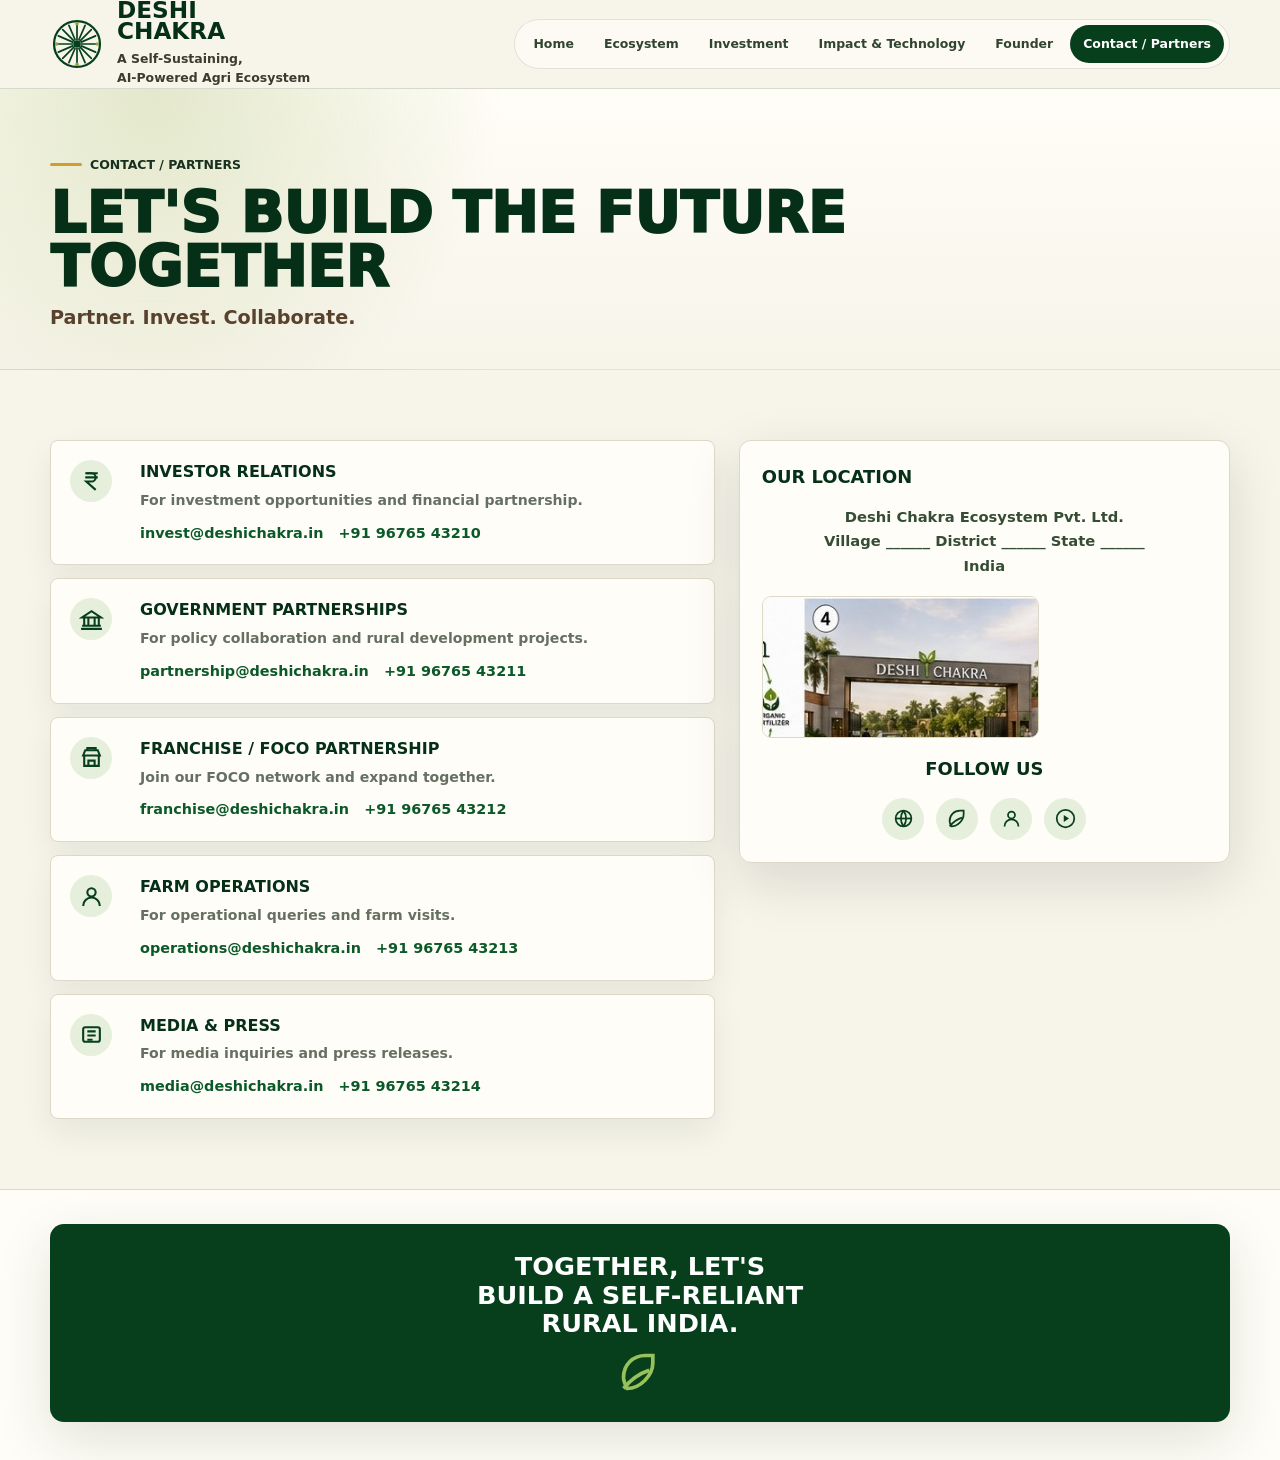
==== contact.html @ faa0929f "Backup: Cleaned footer CTA panels, reverted hero, added custom PNG illustrations, centered metric ca" ====
<!doctype html>
<html lang="en">
  <head>
    <meta charset="utf-8">
    <meta name="viewport" content="width=device-width, initial-scale=1">
    <title>Contact / Partners | Deshi Chakra</title>
    <meta name="description" content="Contact Deshi Chakra for investment, government partnership, FOCO franchise partnership, farm operations, media and press inquiries.">
    <link rel="icon" href="assets/logo.svg" type="image/svg+xml">
    <link rel="stylesheet" href="assets/styles.css">
  </head>
  <body data-page="contact">
    <div id="site-header"></div>
    <main id="app"></main>
    <div id="site-footer"></div>
    <script src="assets/site.js"></script>
  </body>
</html>
---- assets/styles.css ----
:root {
  --green-950: #052f17;
  --green-900: #073f1d;
  --green-800: #0b5829;
  --green-700: #126934;
  --green-100: #e5efdc;
  --leaf: #8da63f;
  --gold: #d49b2d;
  --cream: #f7f4ea;
  --paper: #fffdf7;
  --line: #ded8c8;
  --ink: #18301f;
  --muted: #657062;
  --shadow: 0 18px 55px rgba(14, 40, 19, .13);
  color-scheme: light;
  font-family: Inter, ui-sans-serif, system-ui, -apple-system, BlinkMacSystemFont, "Segoe UI", Arial, sans-serif;
}

* {
  box-sizing: border-box;
}

html {
  scroll-behavior: smooth;
}

body {
  margin: 0;
  background: var(--cream);
  color: var(--ink);
  font-size: 16px;
  line-height: 1.55;
}

a {
  color: inherit;
  text-decoration: none;
}

img,
svg {
  display: block;
  max-width: 100%;
}

button,
input {
  font: inherit;
}

.site-shell {
  width: min(1180px, calc(100% - 36px));
  margin: 0 auto;
}

.site-header {
  position: sticky;
  top: 0;
  z-index: 20;
  background: rgba(247, 244, 234, .94);
  border-bottom: 1px solid rgba(6, 63, 28, .14);
  backdrop-filter: blur(18px);
}

.topbar {
  display: grid;
  grid-template-columns: auto 1fr auto;
  align-items: center;
  gap: 24px;
  min-height: 88px;
}

.brand {
  display: inline-flex;
  align-items: center;
  gap: 13px;
  min-width: 250px;
}

.brand img {
  width: 54px;
  height: 54px;
}

.brand-title {
  display: block;
  font-size: 1.45rem;
  line-height: .9;
  font-weight: 900;
  letter-spacing: 0;
  color: var(--green-950);
}

.brand-kicker {
  display: block;
  margin-top: 7px;
  color: #3d3a2e;
  font-size: .78rem;
  font-weight: 700;
}

.site-nav {
  justify-self: center;
  display: flex;
  align-items: center;
  gap: 4px;
  padding: 5px;
  border: 1px solid rgba(6, 63, 28, .12);
  border-radius: 999px;
  background: rgba(255, 253, 247, .78);
}

.site-nav a {
  display: inline-flex;
  align-items: center;
  justify-content: center;
  min-height: 38px;
  padding: 0 13px;
  border-radius: 999px;
  color: #30442f;
  font-size: .78rem;
  font-weight: 800;
  white-space: nowrap;
}

.site-nav a:hover,
.site-nav a.is-active {
  background: var(--green-900);
  color: #fff;
}

.proof-badges {
  display: grid;
  grid-template-columns: repeat(4, minmax(66px, 1fr));
  gap: 8px;
}

.proof-badge {
  min-width: 76px;
  padding: 8px 7px;
  border-left: 1px solid rgba(6, 63, 28, .16);
  text-align: center;
  color: var(--green-950);
  font-size: .66rem;
  font-weight: 900;
  text-transform: uppercase;
}

.proof-badge svg {
  width: 22px;
  height: 22px;
  margin: 0 auto 4px;
  stroke: var(--green-800);
}

.nav-toggle {
  display: none;
  width: 44px;
  height: 44px;
  border: 1px solid rgba(6, 63, 28, .18);
  border-radius: 999px;
  background: var(--paper);
  color: var(--green-950);
}

.nav-toggle svg {
  width: 22px;
  margin: auto;
  stroke: currentColor;
}

.home-hero {
  min-height: clamp(570px, 84vh, 760px);
  display: grid;
  align-items: end;
  padding: 80px 0 58px;
  position: relative;
  overflow: hidden;
  color: #fff;
  background-image:
    linear-gradient(90deg, rgba(3, 38, 17, .58) 0%, rgba(3, 38, 17, .38) 34%, rgba(3, 38, 17, .12) 68%, rgba(3, 38, 17, .02) 100%),
    url("home-hero-farm.png");
  background-size: cover;
  background-position: center;
  border-bottom: 1px solid var(--line);
}

.home-hero::after {
  display: none;
}

.hero-content {
  position: relative;
  z-index: 1;
  max-width: none;
}

.hero-eyebrow,
.page-eyebrow {
  display: inline-flex;
  align-items: center;
  gap: 8px;
  margin-bottom: 13px;
  font-size: .78rem;
  font-weight: 900;
  letter-spacing: 0;
  text-transform: uppercase;
}

.hero-eyebrow::before,
.page-eyebrow::before {
  content: "";
  width: 32px;
  height: 3px;
  border-radius: 999px;
  background: var(--gold);
}

h1,
h2,
h3,
p {
  margin-top: 0;
}

.home-hero h1 {
  margin-bottom: 8px;
  font-size: clamp(3.2rem, 9vw, 7.4rem);
  line-height: .9;
  font-weight: 950;
  letter-spacing: 0;
  text-shadow: 0 4px 18px rgba(2, 29, 13, .45);
}

.home-hero .hero-lead {
  max-width: 640px;
  margin-bottom: 18px;
  color: #fff8db;
  font-size: clamp(1.28rem, 2.3vw, 2rem);
  line-height: 1.16;
  font-weight: 800;
  text-shadow: 0 3px 14px rgba(2, 29, 13, .5);
}

.hero-lines {
  display: grid;
  gap: 4px;
  margin: 0 0 30px;
  color: rgba(255, 255, 255, .92);
  font-size: clamp(.94rem, 1.3vw, 1.08rem);
  font-weight: 700;
  text-shadow: 0 3px 12px rgba(2, 29, 13, .55);
}

.button-row {
  display: flex;
  flex-wrap: wrap;
  gap: 12px;
  align-items: center;
}

.btn {
  display: inline-flex;
  align-items: center;
  justify-content: center;
  gap: 9px;
  min-height: 46px;
  padding: 0 18px;
  border: 1px solid transparent;
  border-radius: 8px;
  background: var(--green-900);
  color: #fff;
  font-size: .86rem;
  font-weight: 900;
  text-transform: uppercase;
  box-shadow: 0 12px 22px rgba(5, 47, 23, .18);
}

.btn svg {
  width: 18px;
  height: 18px;
  stroke: currentColor;
}

.btn:hover {
  background: var(--green-700);
}

.btn.secondary {
  background: rgba(255, 253, 247, .96);
  color: var(--green-950);
  border-color: rgba(255, 255, 255, .75);
}

.btn.secondary:hover {
  background: #fff;
  border-color: var(--gold);
}

.section {
  padding: 70px 0;
}

.section.tight {
  padding: 42px 0;
}

.section-title {
  margin-bottom: 24px;
  text-align: center;
}

.section-title h2 {
  margin-bottom: 7px;
  color: var(--green-950);
  font-size: clamp(1.55rem, 2.6vw, 2.35rem);
  line-height: 1.08;
  font-weight: 950;
  letter-spacing: 0;
  text-transform: uppercase;
}

.section-title p {
  margin: 0 auto;
  max-width: 760px;
  color: var(--muted);
  font-weight: 700;
}

.grid {
  display: grid;
  gap: 14px;
}

.grid.four {
  grid-template-columns: repeat(4, minmax(0, 1fr));
}

.grid.three {
  grid-template-columns: repeat(3, minmax(0, 1fr));
}

.grid.two {
  grid-template-columns: repeat(2, minmax(0, 1fr));
}

.metric-card,
.content-card,
.revenue-card,
.impact-card,
.contact-card,
.form-card {
  border: 1px solid var(--line);
  border-radius: 8px;
  background: var(--paper);
  box-shadow: 0 14px 32px rgba(19, 50, 22, .07);
}

.metric-card {
  min-height: 132px;
  padding: 18px;
  display: grid;
  justify-items: center;
  align-content: start;
  gap: 8px;
  text-align: center;
}

.metric-card .icon-round,
.contact-card .icon-round,
.impact-card .icon-round {
  width: 42px;
  height: 42px;
}

.metric-card strong {
  color: var(--green-950);
  font-size: 1.02rem;
  line-height: 1.1;
}

.metric-card span,
.revenue-card span,
.impact-card span,
.contact-card p {
  color: var(--muted);
  font-size: .88rem;
  font-weight: 650;
}

.icon-round {
  display: inline-flex;
  align-items: center;
  justify-content: center;
  width: 48px;
  height: 48px;
  border-radius: 999px;
  background: var(--green-100);
  color: var(--green-900);
  flex: 0 0 auto;
}

.icon-round svg {
  width: 25px;
  height: 25px;
  stroke: currentColor;
}

.icon-round.has-img {
  background: #fff;
  border: 1px solid var(--line);
  padding: 2px;
  overflow: hidden;
}

.icon-round img {
  width: 100%;
  height: 100%;
  object-fit: contain;
  border-radius: 999px;
}

.flow-band {
  padding: 24px;
  border: 1px solid var(--line);
  border-radius: 14px;
  background: rgba(255, 253, 247, .76);
  box-shadow: var(--shadow);
}

.working-layout {
  display: grid;
  grid-template-columns: minmax(280px, .9fr) minmax(0, 1.1fr);
  gap: 20px;
  align-items: center;
}

.diagram-card {
  margin: 0;
  display: grid;
  place-items: center;
  padding: 18px;
  border: 1px solid var(--line);
  border-radius: 14px;
  background: #fff;
  box-shadow: var(--shadow);
}

.diagram-card img {
  width: 100%;
  max-height: 520px;
  object-fit: contain;
}

.flow-list {
  display: grid;
  grid-template-columns: repeat(6, minmax(0, 1fr));
  align-items: center;
  gap: 12px;
}

.flow-node {
  position: relative;
  min-height: 108px;
  display: grid;
  justify-items: center;
  align-content: center;
  gap: 8px;
  padding: 11px 8px;
  text-align: center;
  font-size: .78rem;
  font-weight: 900;
  color: var(--green-950);
}

.flow-node:not(:last-child)::after {
  content: "";
  position: absolute;
  top: 36px;
  right: -14px;
  width: 16px;
  height: 2px;
  background: var(--green-800);
}

.flow-node .icon-round {
  width: 50px;
  height: 50px;
}

.revenue-gallery {
  display: grid;
  grid-template-columns: repeat(4, minmax(0, 1fr));
  gap: 14px;
}

.revenue-card {
  overflow: hidden;
}

.revenue-visual {
  height: 112px;
  background: var(--visual-bg, #acc47b);
  position: relative;
  overflow: hidden;
}

.revenue-visual.has-image {
  min-height: 132px;
  background-image: linear-gradient(0deg, rgba(3, 38, 17, .14), rgba(3, 38, 17, .02)), var(--visual-image);
  background-size: cover;
  background-position: center;
}

.revenue-visual::before,
.revenue-visual::after {
  content: "";
  position: absolute;
  inset: auto -20px -18px;
  height: 70px;
  background: rgba(255, 255, 255, .24);
  border-radius: 50% 50% 0 0;
}

.revenue-visual::after {
  inset: 18px auto auto 18px;
  width: 50px;
  height: 50px;
  border-radius: 999px;
  background: rgba(255, 255, 255, .72);
}

.revenue-visual.has-image::before,
.revenue-visual.has-image::after {
  display: none;
}

.revenue-card .body {
  min-height: 94px;
  padding: 14px;
}

.revenue-card strong {
  display: block;
  margin-bottom: 5px;
  color: var(--green-950);
  line-height: 1.15;
}

.impact-strip {
  display: grid;
  grid-template-columns: repeat(5, minmax(0, 1fr));
  gap: 1px;
  overflow: hidden;
  border-radius: 12px;
  background: rgba(255, 255, 255, .16);
  box-shadow: var(--shadow);
}

.impact-stat {
  min-height: 138px;
  padding: 22px 14px;
  display: grid;
  justify-items: center;
  align-content: center;
  gap: 8px;
  background: var(--green-900);
  color: #fff;
  text-align: center;
}

.impact-stat svg {
  width: 28px;
  height: 28px;
  stroke: #e5cf65;
}

.impact-stat strong {
  font-size: clamp(1.45rem, 2vw, 2rem);
  line-height: 1;
}

.impact-stat span {
  max-width: 140px;
  color: rgba(255, 255, 255, .85);
  font-size: .78rem;
  font-weight: 800;
}

.page-hero {
  padding: 60px 0 36px;
  background: radial-gradient(circle at 12% 0%, rgba(141, 166, 63, .24), transparent 30%), linear-gradient(180deg, #fffdf7, var(--cream));
  border-bottom: 1px solid rgba(6, 63, 28, .12);
}

.page-hero-inner {
  display: grid;
  grid-template-columns: 1fr auto;
  gap: 34px;
  align-items: end;
}

.page-hero h1 {
  margin-bottom: 9px;
  color: var(--green-950);
  font-size: clamp(2.1rem, 4.4vw, 4.45rem);
  line-height: .95;
  font-weight: 950;
  letter-spacing: 0;
  text-transform: uppercase;
}

.page-hero p {
  max-width: 760px;
  margin-bottom: 0;
  color: #59422d;
  font-size: clamp(1rem, 1.5vw, 1.24rem);
  font-weight: 800;
}

.page-number {
  display: grid;
  place-items: center;
  width: 104px;
  height: 104px;
  border-radius: 999px;
  background: var(--green-900);
  color: #fff;
  font-size: 2.4rem;
  font-weight: 950;
  box-shadow: var(--shadow);
}

.split-layout {
  display: grid;
  grid-template-columns: minmax(0, 1.08fr) minmax(340px, .92fr);
  gap: 26px;
  align-items: start;
}

.feature-art {
  overflow: hidden;
  border: 1px solid var(--line);
  border-radius: 12px;
  background: #fff;
  box-shadow: var(--shadow);
}

.feature-art img {
  width: 100%;
  min-height: 320px;
  object-fit: cover;
}

.feature-art-wide {
  margin-bottom: 18px;
}

.feature-art-wide img {
  min-height: 0;
  object-fit: contain;
  background: #061226;
}

.caption-row {
  display: flex;
  align-items: center;
  justify-content: space-between;
  gap: 12px;
  padding: 14px 16px;
  border-top: 1px solid var(--line);
  background: #fffdf7;
  color: var(--muted);
  font-size: .82rem;
  font-weight: 800;
}

.steps-grid {
  display: grid;
  grid-template-columns: repeat(2, minmax(0, 1fr));
  gap: 14px;
}

.step-card {
  min-height: 196px;
  padding: 18px;
  border: 1px solid var(--line);
  border-radius: 8px;
  background: var(--paper);
}

.step-title {
  display: flex;
  align-items: center;
  gap: 10px;
  min-height: 42px;
  margin-bottom: 12px;
  color: var(--green-950);
  font-size: .95rem;
  font-weight: 950;
  text-transform: uppercase;
}

.step-number {
  display: inline-grid;
  place-items: center;
  width: 30px;
  height: 30px;
  border-radius: 999px;
  background: var(--green-900);
  color: #fff;
  font-size: .82rem;
  flex: 0 0 auto;
}

.plain-list {
  display: grid;
  gap: 7px;
  margin: 0;
  padding: 0;
  list-style: none;
}

.plain-list li {
  display: grid;
  grid-template-columns: 14px 1fr;
  gap: 9px;
  align-items: start;
  color: #354d35;
  font-size: .9rem;
  font-weight: 650;
}

.plain-list li::before {
  content: "";
  width: 6px;
  height: 6px;
  margin-top: .65em;
  border-radius: 999px;
  background: var(--gold);
}

.mini-card-grid {
  display: grid;
  grid-template-columns: repeat(5, minmax(0, 1fr));
  gap: 12px;
}

.mini-card {
  min-height: 126px;
  padding: 16px 12px;
  display: grid;
  justify-items: center;
  align-content: center;
  gap: 10px;
  border: 1px solid var(--line);
  border-radius: 8px;
  background: var(--paper);
  text-align: center;
}

.mini-card .icon-round {
  width: 44px;
  height: 44px;
}

.mini-card strong {
  color: var(--green-950);
  font-size: .9rem;
  line-height: 1.16;
}

.finance-grid {
  display: grid;
  grid-template-columns: repeat(5, minmax(0, 1fr));
  gap: 12px;
}

.finance-card {
  min-height: 112px;
  padding: 17px 12px;
  display: grid;
  align-content: center;
  gap: 7px;
  border: 1px solid var(--line);
  border-radius: 8px;
  background: var(--paper);
  text-align: center;
}

.finance-card strong {
  color: var(--green-950);
  font-size: 1.24rem;
  line-height: 1;
}

.finance-card span {
  color: var(--muted);
  font-size: .78rem;
  font-weight: 800;
}

.investor-download {
  display: grid;
  grid-template-columns: minmax(0, 1fr) minmax(320px, 440px);
  gap: 24px;
  align-items: stretch;
}

.form-card {
  padding: 22px;
}

.form-card h3 {
  margin-bottom: 6px;
  color: var(--green-950);
  text-transform: uppercase;
}

.form-card p {
  color: var(--muted);
  font-weight: 700;
}

.form-grid {
  display: grid;
  gap: 11px;
}

.form-grid input {
  width: 100%;
  min-height: 46px;
  border: 1px solid var(--line);
  border-radius: 6px;
  background: #fff;
  padding: 0 12px;
  color: var(--ink);
}

.form-grid input:focus {
  outline: 3px solid rgba(141, 166, 63, .28);
  border-color: var(--green-700);
}

.form-message {
  min-height: 22px;
  color: var(--green-800);
  font-size: .86rem;
  font-weight: 800;
}

.tech-grid {
  display: grid;
  grid-template-columns: repeat(4, minmax(0, 1fr));
  gap: 14px;
}

.tech-card {
  overflow: hidden;
  border: 1px solid var(--line);
  border-radius: 8px;
  background: var(--paper);
  box-shadow: 0 14px 32px rgba(19, 50, 22, .07);
}

.tech-visual {
  height: 156px;
  display: grid;
  place-items: center;
  background: var(--visual-bg, #0b3c3c);
  color: #fff;
}

.tech-visual.has-image {
  background-image: linear-gradient(0deg, rgba(3, 38, 17, .08), rgba(3, 38, 17, 0)), var(--visual-image);
  background-size: cover;
  background-position: center;
}

.tech-visual svg {
  width: 72px;
  height: 72px;
  stroke: currentColor;
}

.tech-card .body {
  padding: 17px;
}

.tech-card h3 {
  margin-bottom: 7px;
  color: var(--green-950);
  font-size: 1rem;
}

.tech-card p {
  margin-bottom: 0;
  color: var(--muted);
  font-size: .9rem;
  font-weight: 650;
}

.impact-groups {
  display: grid;
  grid-template-columns: repeat(3, minmax(0, 1fr));
  gap: 16px;
}

.impact-card {
  padding: 20px;
}

.impact-card h3 {
  margin-bottom: 15px;
  color: var(--green-950);
  text-align: center;
  text-transform: uppercase;
}

.pill-list {
  display: grid;
  grid-template-columns: repeat(2, minmax(0, 1fr));
  gap: 10px;
}

.impact-pill {
  min-height: 96px;
  display: grid;
  justify-items: center;
  align-content: center;
  gap: 8px;
  padding: 10px;
  border-radius: 8px;
  background: #f5f1e5;
  text-align: center;
  color: var(--green-950);
  font-size: .78rem;
  font-weight: 900;
}

.impact-pill svg {
  width: 25px;
  height: 25px;
  stroke: var(--green-800);
}

.founder-layout {
  display: grid;
  grid-template-columns: minmax(280px, 440px) minmax(0, 1fr);
  gap: 36px;
  align-items: start;
}

.portrait-panel {
  position: sticky;
  top: 118px;
}

.portrait-panel img {
  width: 100%;
  border-radius: 10px;
  box-shadow: var(--shadow);
}

.portrait-caption {
  padding: 18px 0 0;
  text-align: center;
}

.portrait-caption strong {
  display: block;
  color: var(--green-950);
  font-size: 1.15rem;
}

.portrait-caption span {
  color: var(--muted);
  font-weight: 800;
}

.bio-copy {
  padding: 30px;
  border: 1px solid var(--line);
  border-radius: 12px;
  background: var(--paper);
}

.bio-copy h2 {
  color: var(--green-950);
  font-size: clamp(1.4rem, 2.4vw, 2.2rem);
  text-transform: uppercase;
}

.bio-copy .role {
  margin-bottom: 23px;
  color: #59422d;
  font-weight: 900;
}

.bio-copy p {
  color: #354d35;
  font-weight: 650;
}

.quote-panel {
  margin-top: 22px;
  padding: 25px;
  border-radius: 10px;
  background: var(--green-900);
  color: #fff;
  text-align: center;
}

.quote-panel h3 {
  margin-bottom: 10px;
  color: #fff;
  text-transform: uppercase;
}

.quote-panel blockquote {
  margin: 0;
  color: rgba(255, 255, 255, .92);
  font-size: clamp(1rem, 1.8vw, 1.25rem);
  font-weight: 850;
  line-height: 1.45;
}

.quote-panel cite {
  display: block;
  margin-top: 15px;
  color: #f2d46f;
  font-style: normal;
  font-weight: 900;
}

.contact-layout {
  display: grid;
  grid-template-columns: minmax(0, 1.15fr) minmax(320px, .85fr);
  gap: 24px;
  align-items: start;
}

.contact-list {
  display: grid;
  gap: 13px;
}

.contact-card {
  display: grid;
  grid-template-columns: 54px 1fr;
  gap: 16px;
  align-items: start;
  padding: 19px;
}

.contact-card h3 {
  margin: 0 0 5px;
  color: var(--green-950);
  font-size: 1rem;
  text-transform: uppercase;
}

.contact-card p {
  margin-bottom: 9px;
}

.contact-card a {
  display: inline-block;
  margin-right: 10px;
  color: var(--green-800);
  font-size: .9rem;
  font-weight: 900;
}

.location-panel {
  padding: 22px;
  border: 1px solid var(--line);
  border-radius: 12px;
  background: var(--paper);
  box-shadow: var(--shadow);
}

.location-panel h2,
.social-panel h2 {
  color: var(--green-950);
  font-size: 1.12rem;
  text-transform: uppercase;
}

.location-panel img {
  border: 1px solid var(--line);
  border-radius: 9px;
}

.address-lines {
  display: grid;
  gap: 2px;
  margin: 8px 0 18px;
  color: #354d35;
  text-align: center;
  font-size: .92rem;
  font-weight: 750;
}

.social-panel {
  margin-top: 17px;
  text-align: center;
}

.social-icons {
  display: flex;
  justify-content: center;
  gap: 12px;
  margin-top: 12px;
}

.social-icons a {
  display: grid;
  place-items: center;
  width: 42px;
  height: 42px;
  border-radius: 999px;
  background: var(--green-100);
  color: var(--green-900);
}

.social-icons svg {
  width: 21px;
  height: 21px;
  stroke: currentColor;
}

.action-panel {
  display: grid;
  grid-template-columns: minmax(0, 1fr) auto;
  gap: 22px;
  align-items: center;
  padding: 26px;
  border: 1px solid var(--line);
  border-radius: 14px;
  background: var(--paper);
  box-shadow: var(--shadow);
}

.action-panel h2 {
  margin-bottom: 13px;
  color: var(--green-950);
  font-size: 1.1rem;
  text-transform: uppercase;
}

.check-list {
  display: grid;
  gap: 8px;
  margin: 0;
  padding: 0;
  list-style: none;
}

.check-list li {
  display: grid;
  grid-template-columns: 19px 1fr;
  gap: 8px;
  color: #354d35;
  font-weight: 700;
}

.check-list li::before {
  content: "";
  width: 15px;
  height: 15px;
  margin-top: .22em;
  background: var(--green-800);
  clip-path: polygon(14% 48%, 36% 70%, 84% 18%, 96% 31%, 38% 91%, 4% 58%);
}

.key-cta {
  display: grid;
  gap: 12px;
  justify-items: start;
}

.key-cta span {
  color: var(--green-950);
  font-size: .88rem;
  font-weight: 950;
  text-transform: uppercase;
}

.site-footer {
  padding: 34px 0 38px;
  background: #fffdf7;
  border-top: 1px solid var(--line);
}

.footer-grid {
  display: grid;
  grid-template-columns: 1fr;
  gap: 18px;
  align-items: stretch;
}

.footer-panel {
  padding: 24px;
  border: 1px solid var(--line);
  border-radius: 14px;
  background: var(--paper);
}

.footer-panel h2 {
  margin-bottom: 18px;
  color: var(--green-950);
  font-size: 1.22rem;
  text-transform: uppercase;
}

.reason-grid,
.audience-grid {
  display: grid;
  grid-template-columns: repeat(5, minmax(0, 1fr));
  gap: 10px;
}

.audience-grid {
  grid-template-columns: repeat(4, minmax(0, 1fr));
}

.reason,
.audience {
  min-height: 100px;
  display: grid;
  align-content: center;
  gap: 8px;
  padding: 12px;
  border-right: 1px solid var(--line);
  color: #354d35;
  font-size: .78rem;
  font-weight: 800;
}

.reason:last-child,
.audience:last-child {
  border-right: 0;
}

.reason svg,
.audience svg {
  width: 28px;
  height: 28px;
  stroke: var(--green-900);
}

.closing-cta {
  min-height: 100%;
  display: grid;
  align-content: center;
  justify-items: center;
  gap: 12px;
  padding: 28px;
  border-radius: 14px;
  background: var(--green-900);
  color: #fff;
  text-align: center;
  box-shadow: var(--shadow);
}

.closing-cta strong {
  max-width: 340px;
  font-size: clamp(1.35rem, 2vw, 2rem);
  line-height: 1.12;
  text-transform: uppercase;
}

.closing-cta svg {
  width: 44px;
  height: 44px;
  stroke: #97c25b;
}

@media (max-width: 1120px) {
  .topbar {
    grid-template-columns: auto auto;
    justify-content: space-between;
  }

  .nav-toggle {
    display: grid;
  }

  .site-nav {
    grid-column: 1 / -1;
    width: 100%;
    justify-self: stretch;
    display: none;
    grid-template-columns: repeat(2, minmax(0, 1fr));
    border-radius: 12px;
    margin-bottom: 15px;
  }

  .site-nav.is-open {
    display: grid;
  }

  .site-nav a {
    border-radius: 8px;
  }

  .proof-badges {
    display: none;
  }
}

@media (max-width: 1320px) and (min-width: 1121px) {
  .topbar {
    grid-template-columns: auto minmax(0, 1fr);
  }

  .site-nav {
    justify-self: end;
  }

  .proof-badges {
    display: none;
  }
}

@media (max-width: 980px) {
  .grid.four,
  .grid.three,
  .mini-card-grid,
  .finance-grid,
  .tech-grid,
  .impact-groups,
  .reason-grid,
  .audience-grid {
    grid-template-columns: repeat(2, minmax(0, 1fr));
  }

  .split-layout,
  .working-layout,
  .investor-download,
  .founder-layout,
  .contact-layout,
  .footer-grid {
    grid-template-columns: 1fr;
  }

  .portrait-panel {
    position: static;
    max-width: 440px;
    margin: 0 auto;
  }

  .flow-list,
  .impact-strip {
    grid-template-columns: repeat(3, minmax(0, 1fr));
  }

  .flow-node:not(:last-child)::after {
    display: none;
  }

  .revenue-gallery {
    grid-template-columns: repeat(2, minmax(0, 1fr));
  }

  .page-hero-inner {
    grid-template-columns: 1fr;
    gap: 20px;
  }

  .page-number {
    width: 78px;
    height: 78px;
    font-size: 1.75rem;
  }
}

@media (max-width: 640px) {
  .site-shell {
    width: min(100% - 24px, 1180px);
  }

  .topbar {
    min-height: 76px;
  }

  .brand {
    min-width: 0;
  }

  .brand img {
    width: 46px;
    height: 46px;
  }

  .brand-title {
    font-size: 1.12rem;
  }

  .brand-kicker {
    max-width: 190px;
    font-size: .68rem;
  }

  .site-nav {
    grid-template-columns: 1fr;
  }

  .home-hero {
    min-height: 640px;
    padding: 52px 0 46px;
    background-image:
      linear-gradient(90deg, rgba(3, 38, 17, .64), rgba(3, 38, 17, .38)),
      url("home-hero-farm.png");
    background-position: center;
  }

  .section {
    padding: 48px 0;
  }

  .grid.four,
  .grid.three,
  .grid.two,
  .steps-grid,
  .mini-card-grid,
  .finance-grid,
  .tech-grid,
  .impact-groups,
  .pill-list,
  .reason-grid,
  .audience-grid,
  .flow-list,
  .impact-strip,
  .revenue-gallery {
    grid-template-columns: 1fr;
  }

  .impact-strip {
    border-radius: 10px;
  }

  .action-panel {
    grid-template-columns: 1fr;
  }

  .key-cta {
    justify-items: stretch;
  }

  .key-cta .button-row {
    align-items: stretch;
  }

  .key-cta .btn,
  .button-row .btn {
    width: 100%;
  }

  .contact-card {
    grid-template-columns: 1fr;
  }

  .footer-panel {
    padding: 18px;
  }
}
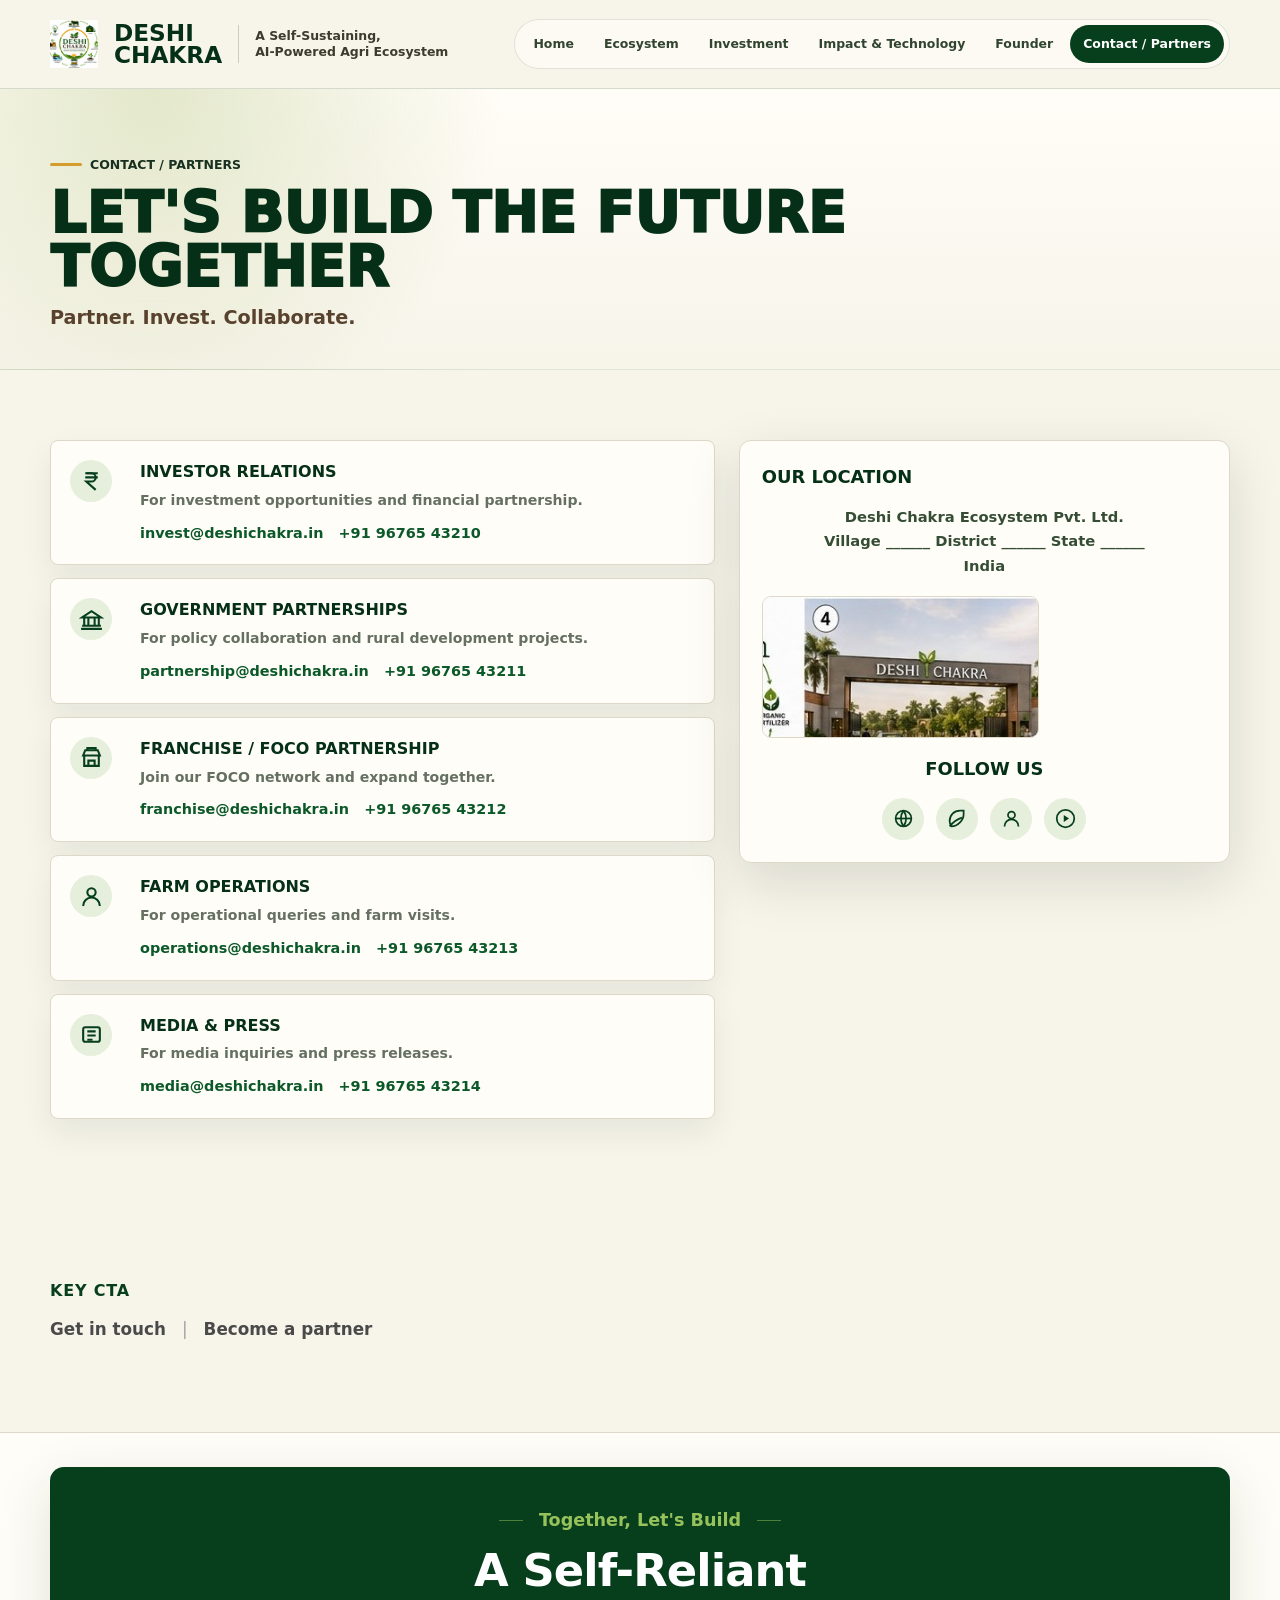
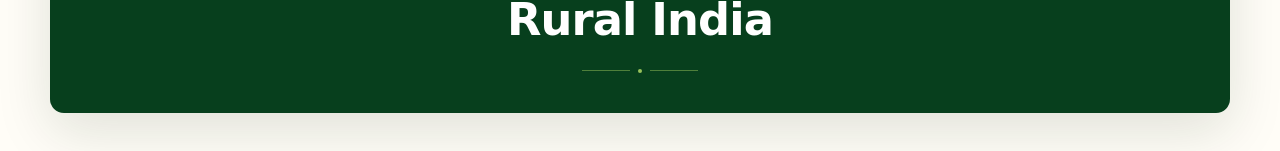
==== commit 2c1886a5: "Backup: Update investment revenue stream icons and restore HTML files" ====
--- a/contact.html
+++ b/contact.html
@@ -6,12 +6,12 @@
     <title>Contact / Partners | Deshi Chakra</title>
     <meta name="description" content="Contact Deshi Chakra for investment, government partnership, FOCO franchise partnership, farm operations, media and press inquiries.">
     <link rel="icon" href="assets/logo.svg" type="image/svg+xml">
-    <link rel="stylesheet" href="assets/styles.css">
+    <link rel="stylesheet" href="assets/styles.css?v=4">
   </head>
   <body data-page="contact">
     <div id="site-header"></div>
     <main id="app"></main>
     <div id="site-footer"></div>
-    <script src="assets/site.js"></script>
+    <script src="assets/site.js?v=4"></script>
   </body>
-</html>
+</html>
--- a/assets/styles.css
+++ b/assets/styles.css
@@ -63,8 +63,8 @@
 }
 
 .topbar {
-  display: grid;
-  grid-template-columns: auto 1fr auto;
+  display: flex;
+  justify-content: space-between;
   align-items: center;
   gap: 24px;
   min-height: 88px;
@@ -73,30 +73,37 @@
 .brand {
   display: inline-flex;
   align-items: center;
-  gap: 13px;
-  min-width: 250px;
+  gap: 16px;
 }
 
 .brand img {
-  width: 54px;
-  height: 54px;
+  width: 58px;
+  height: 58px;
+  object-fit: contain;
 }
 
 .brand-title {
   display: block;
   font-size: 1.45rem;
-  line-height: .9;
+  line-height: .95;
   font-weight: 900;
   letter-spacing: 0;
   color: var(--green-950);
 }
 
+.brand-separator {
+  display: block;
+  width: 1px;
+  height: 38px;
+  background-color: rgba(6, 63, 28, .2);
+}
+
 .brand-kicker {
   display: block;
-  margin-top: 7px;
   color: #3d3a2e;
   font-size: .78rem;
   font-weight: 700;
+  line-height: 1.25;
 }
 
 .site-nav {
@@ -452,6 +459,27 @@
   object-fit: contain;
 }
 
+@media (min-width: 981px) {
+  .working-layout {
+    --scroll-progress: 1; /* Fallback to fully expanded */
+  }
+
+  .diagram-card {
+    position: relative;
+    z-index: 2;
+    transform: translateX(calc(61.1% * (1 - var(--scroll-progress))));
+    transition: transform 0.25s cubic-bezier(0.25, 0.46, 0.45, 0.94);
+  }
+
+  .flow-band {
+    position: relative;
+    z-index: 1;
+    opacity: var(--scroll-progress);
+    transform: translateX(calc(-75% * (1 - var(--scroll-progress))));
+    transition: transform 0.25s cubic-bezier(0.25, 0.46, 0.45, 0.94), opacity 0.25s ease-out;
+  }
+}
+
 .flow-list {
   display: grid;
   grid-template-columns: repeat(6, minmax(0, 1fr));
@@ -679,6 +707,21 @@
   display: grid;
   grid-template-columns: repeat(2, minmax(0, 1fr));
   gap: 14px;
+}
+
+.steps-grid-four {
+  grid-template-columns: repeat(4, minmax(0, 1fr));
+}
+
+.ecosystem-layout {
+  display: grid;
+  gap: 32px;
+}
+
+.ecosystem-layout .feature-art-large img {
+  min-height: auto;
+  max-height: 70vh;
+  object-fit: contain;
 }
 
 .step-card {
@@ -872,7 +915,6 @@
 }
 
 .tech-visual.has-image {
-  background-image: linear-gradient(0deg, rgba(3, 38, 17, .08), rgba(3, 38, 17, 0)), var(--visual-image);
   background-size: cover;
   background-position: center;
 }
@@ -1250,13 +1292,54 @@
   stroke: var(--green-900);
 }
 
+.key-cta-section {
+  padding: 20px 0;
+  display: flex;
+  flex-direction: column;
+  align-items: flex-start;
+}
+
+.key-cta-title {
+  font-size: 1rem;
+  text-transform: uppercase;
+  letter-spacing: 0.05em;
+  color: var(--green-900);
+  font-weight: 800;
+  margin-bottom: 12px;
+}
+
+.key-cta-links {
+  display: flex;
+  align-items: center;
+  gap: 16px;
+  font-size: 1.05rem;
+  color: #4a4a4a;
+  font-weight: 600;
+}
+
+.key-cta-links .cta-link {
+  color: inherit;
+  text-decoration: none;
+  transition: color 0.2s;
+}
+
+.key-cta-links .cta-link:hover {
+  color: var(--green-900);
+}
+
+.key-cta-links .cta-divider {
+  color: #a0a0a0;
+  font-weight: 400;
+}
+
+
 .closing-cta {
   min-height: 100%;
   display: grid;
   align-content: center;
   justify-items: center;
   gap: 12px;
-  padding: 28px;
+  padding: 40px 28px;
   border-radius: 14px;
   background: var(--green-900);
   color: #fff;
@@ -1264,17 +1347,46 @@
   box-shadow: var(--shadow);
 }
 
+.closing-cta .cta-kicker {
+  display: flex;
+  align-items: center;
+  gap: 16px;
+  color: #97c25b;
+  font-size: clamp(0.9rem, 1.5vw, 1.1rem);
+  font-weight: 600;
+}
+
+.closing-cta .cta-kicker .line {
+  height: 1px;
+  width: 24px;
+  background-color: rgba(151, 194, 91, 0.5);
+}
+
 .closing-cta strong {
-  max-width: 340px;
-  font-size: clamp(1.35rem, 2vw, 2rem);
-  line-height: 1.12;
-  text-transform: uppercase;
-}
-
-.closing-cta svg {
-  width: 44px;
-  height: 44px;
-  stroke: #97c25b;
+  font-size: clamp(2rem, 3.5vw, 3rem);
+  line-height: 1.1;
+  font-weight: 700;
+  letter-spacing: -0.02em;
+}
+
+.closing-cta .cta-bottom-line {
+  display: flex;
+  align-items: center;
+  gap: 8px;
+  margin-top: 12px;
+}
+
+.closing-cta .cta-bottom-line .line {
+  height: 1px;
+  width: 48px;
+  background-color: rgba(151, 194, 91, 0.5);
+}
+
+.closing-cta .cta-bottom-line .dot {
+  width: 4px;
+  height: 4px;
+  border-radius: 50%;
+  background-color: #97c25b;
 }
 
 @media (max-width: 1120px) {
@@ -1327,6 +1439,7 @@
 @media (max-width: 980px) {
   .grid.four,
   .grid.three,
+  .steps-grid-four,
   .mini-card-grid,
   .finance-grid,
   .tech-grid,
@@ -1398,9 +1511,9 @@
     font-size: 1.12rem;
   }
 
+  .brand-separator,
   .brand-kicker {
-    max-width: 190px;
-    font-size: .68rem;
+    display: none;
   }
 
   .site-nav {
@@ -1424,6 +1537,7 @@
   .grid.three,
   .grid.two,
   .steps-grid,
+  .steps-grid-four,
   .mini-card-grid,
   .finance-grid,
   .tech-grid,
@@ -1466,3 +1580,78 @@
     padding: 18px;
   }
 }
+
+/* Scalable Across India Section */
+.scalable-india-container {
+  padding: 40px 0;
+}
+.scalable-title {
+  text-align: center;
+  color: var(--green-900);
+  font-size: 2rem;
+  margin-bottom: 40px;
+  text-transform: uppercase;
+}
+.scalable-layout {
+  display: grid;
+  grid-template-columns: 1.2fr 1fr;
+  gap: 40px;
+  align-items: center;
+}
+.scalable-map img {
+  width: 100%;
+  height: auto;
+  display: block;
+  mix-blend-mode: multiply;
+}
+.scalable-phases {
+  background: white;
+  border-radius: 12px;
+  padding: 40px;
+  box-shadow: 0 4px 20px rgba(0,0,0,0.05);
+  display: flex;
+  flex-direction: column;
+  gap: 30px;
+}
+.phase-item {
+  display: flex;
+  align-items: center;
+  gap: 20px;
+}
+.phase-icon {
+  width: 60px;
+  height: 60px;
+  border-radius: 50%;
+  background: #f4f8f4;
+  display: grid;
+  place-items: center;
+  color: var(--green-700);
+}
+.phase-icon svg {
+  width: 32px;
+  height: 32px;
+}
+.phase-text {
+  display: flex;
+  flex-direction: column;
+}
+.phase-text strong {
+  font-size: 1.5rem;
+  color: var(--green-900);
+  margin-bottom: 4px;
+}
+.phase-text span {
+  font-size: 1.2rem;
+  color: #333;
+}
+@media (max-width: 768px) {
+  .scalable-layout {
+    grid-template-columns: 1fr;
+  }
+}
+.phase-icon img {
+  width: 100%;
+  height: 100%;
+  object-fit: contain;
+  border-radius: 50%;
+}
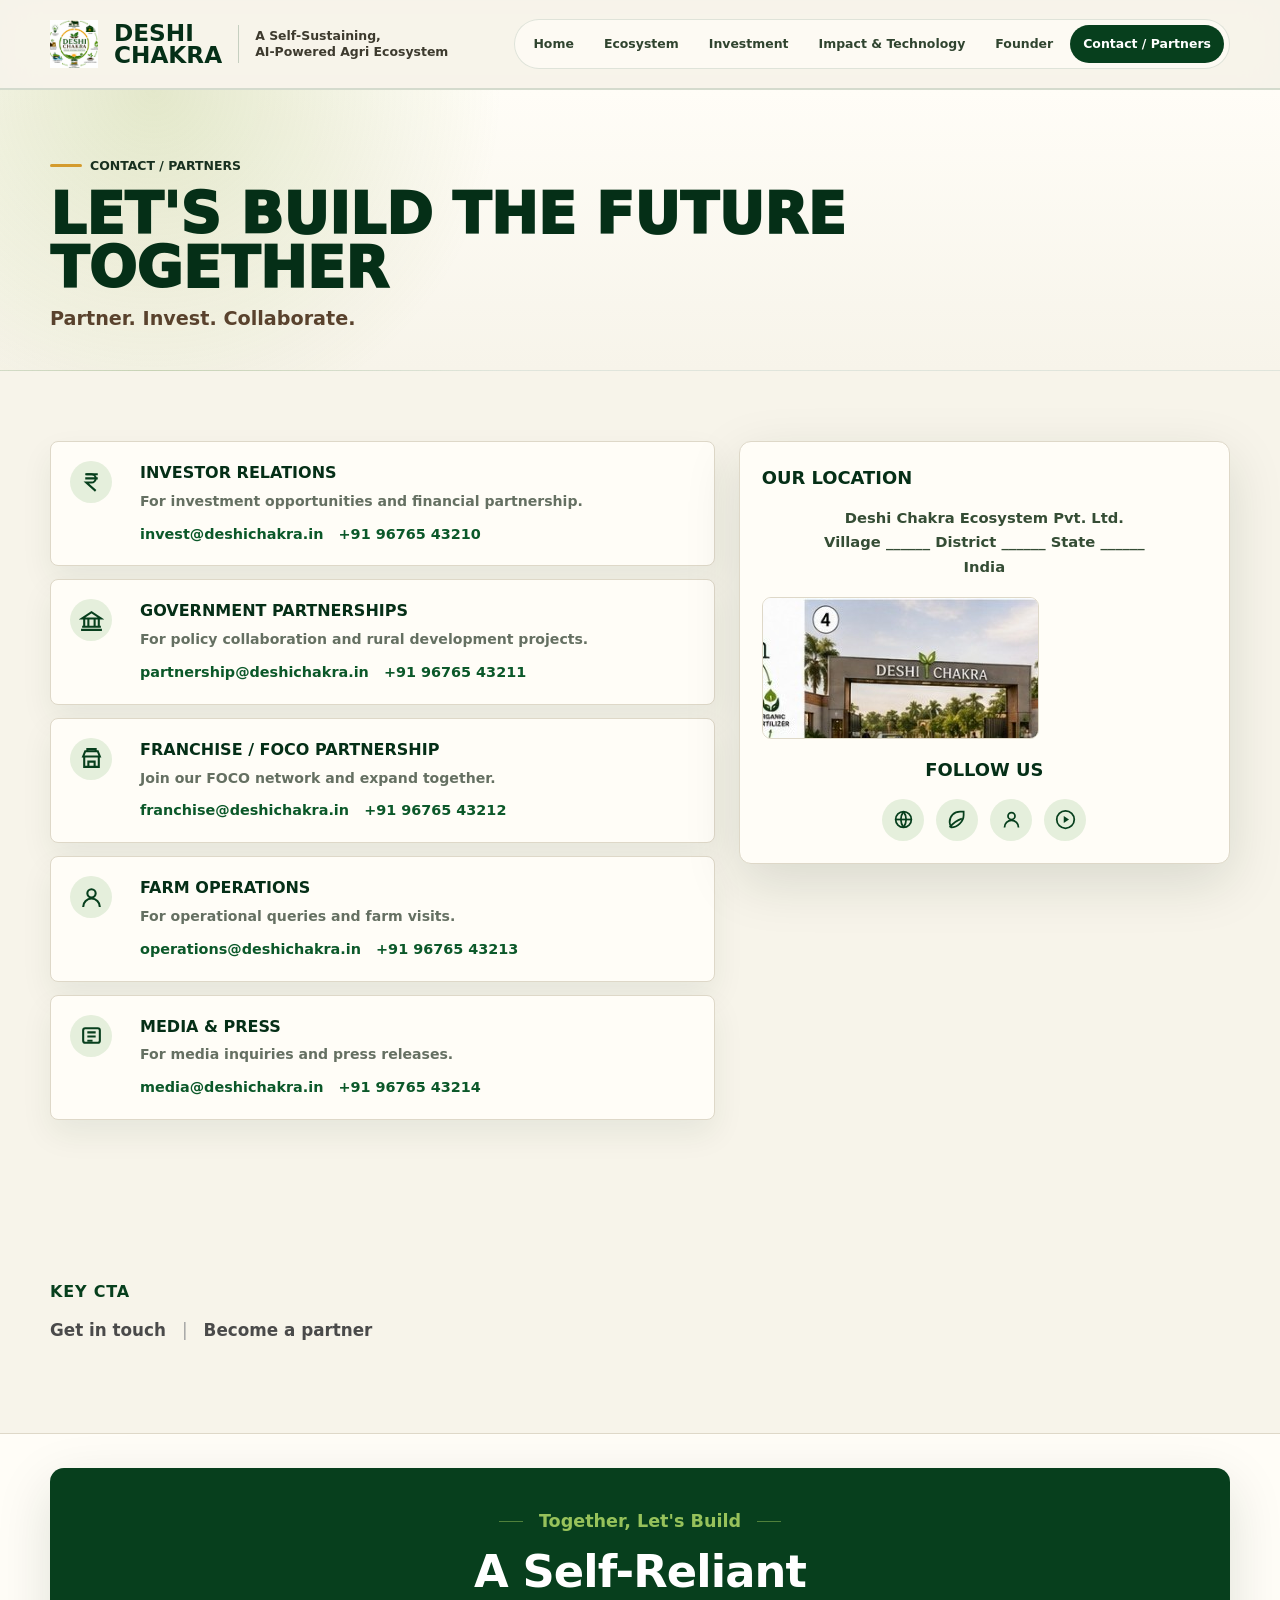
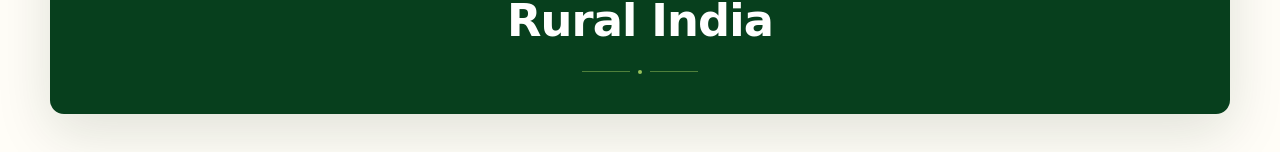
==== commit 6d7eabae: "Fix blank screens by properly restoring HTML files with v=6 cache busters" ====
--- a/contact.html
+++ b/contact.html
@@ -6,12 +6,12 @@
     <title>Contact / Partners | Deshi Chakra</title>
     <meta name="description" content="Contact Deshi Chakra for investment, government partnership, FOCO franchise partnership, farm operations, media and press inquiries.">
     <link rel="icon" href="assets/logo.svg" type="image/svg+xml">
-    <link rel="stylesheet" href="assets/styles.css?v=4">
+    <link rel="stylesheet" href="assets/styles.css?v=6">
   </head>
   <body data-page="contact">
     <div id="site-header"></div>
     <main id="app"></main>
     <div id="site-footer"></div>
-    <script src="assets/site.js?v=4"></script>
+    <script src="assets/site.js?v=6"></script>
   </body>
 </html>
--- a/assets/styles.css
+++ b/assets/styles.css
@@ -53,6 +53,7 @@
   margin: 0 auto;
 }
 
+#site-header,
 .site-header {
   position: sticky;
   top: 0;
@@ -1655,3 +1656,114 @@
   object-fit: contain;
   border-radius: 50%;
 }
+
+/* Impact Redesign Styles (Image 2 style) */
+.impact-redesign-section {
+  padding: 60px 0;
+  border-top: 1px solid rgba(6, 63, 28, 0.08);
+}
+
+.impact-redesign-section.first {
+  border-top: none;
+  padding-top: 20px;
+}
+
+.impact-redesign-title {
+  text-align: center;
+  color: var(--green-900);
+  font-size: 2.1rem;
+  font-weight: 800;
+  text-transform: uppercase;
+  margin-bottom: 40px;
+  letter-spacing: 0.5px;
+}
+
+.impact-circle-grid {
+  display: flex;
+  flex-wrap: wrap;
+  justify-content: center;
+  gap: 40px 32px;
+  max-width: 1100px;
+  margin: 0 auto;
+}
+
+.impact-circle-item {
+  display: flex;
+  flex-direction: column;
+  align-items: center;
+  text-align: center;
+  flex: 1 1 140px;
+  max-width: 180px;
+}
+
+.impact-circle-item .circle-icon-wrap {
+  width: 96px;
+  height: 96px;
+  border-radius: 50%;
+  border: 1px solid rgba(6, 63, 28, 0.12);
+  background: #ffffff;
+  box-shadow: 0 4px 12px rgba(0, 0, 0, 0.03);
+  display: flex;
+  align-items: center;
+  justify-content: center;
+  margin-bottom: 16px;
+  overflow: hidden;
+  transition: transform 0.3s ease, box-shadow 0.3s ease;
+}
+
+.impact-circle-item:hover .circle-icon-wrap {
+  transform: translateY(-4px);
+  box-shadow: 0 8px 24px rgba(6, 63, 28, 0.1);
+}
+
+.impact-circle-item .circle-icon-wrap img {
+  width: 88px;
+  height: 88px;
+  object-fit: contain;
+  border-radius: 50%;
+}
+
+.impact-circle-item strong {
+  display: block;
+  font-size: 1.15rem;
+  font-weight: 800;
+  color: #111111;
+  line-height: 1.25;
+  margin-bottom: 4px;
+}
+
+.impact-circle-item span {
+  display: block;
+  font-size: 0.9rem;
+  font-weight: 500;
+  color: #555555;
+  line-height: 1.3;
+}
+
+@media (max-width: 768px) {
+  .impact-circle-grid {
+    gap: 30px 16px;
+  }
+  .impact-circle-item {
+    flex: 1 1 120px;
+    max-width: 140px;
+  }
+  .impact-circle-item .circle-icon-wrap {
+    width: 80px;
+    height: 80px;
+  }
+  .impact-circle-item .circle-icon-wrap img {
+    width: 74px;
+    height: 74px;
+  }
+  .impact-circle-item strong {
+    font-size: 1rem;
+  }
+  .impact-circle-item span {
+    font-size: 0.8rem;
+  }
+  .impact-redesign-title {
+    font-size: 1.7rem;
+    margin-bottom: 30px;
+  }
+}
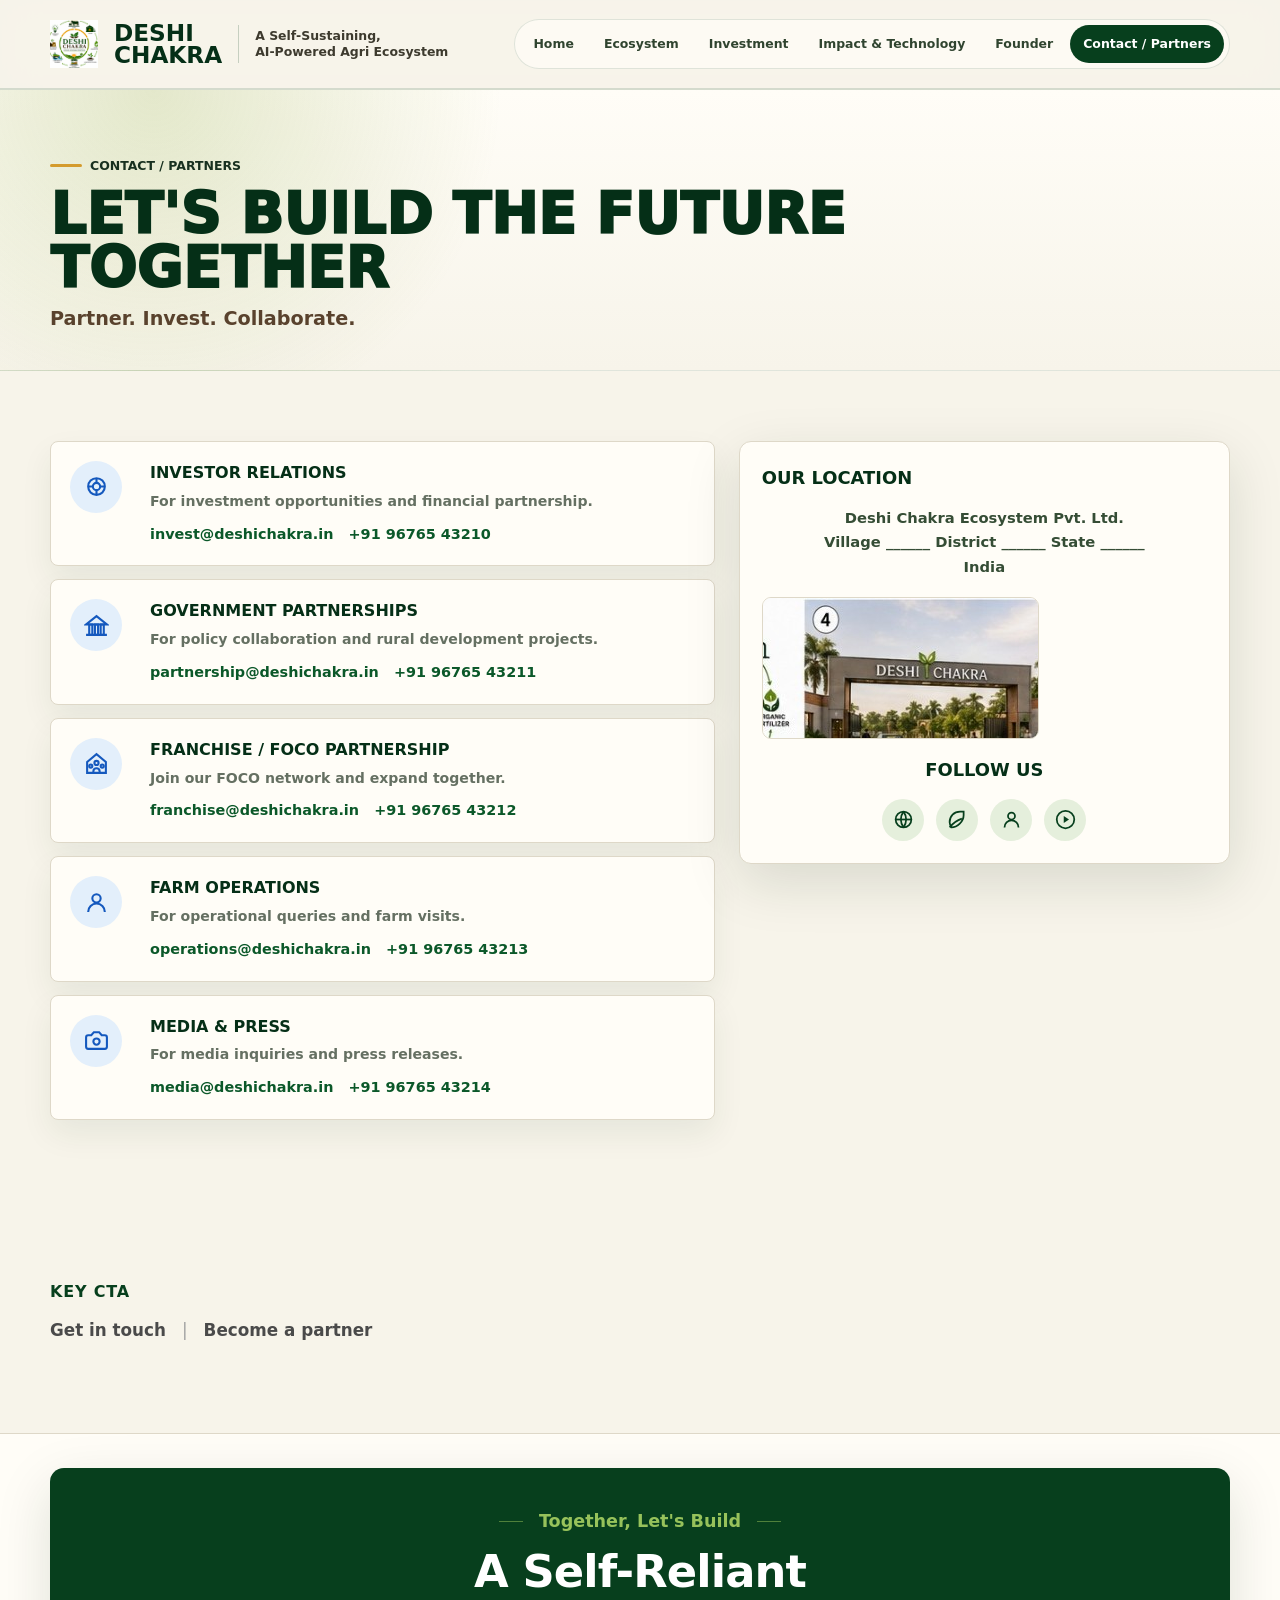
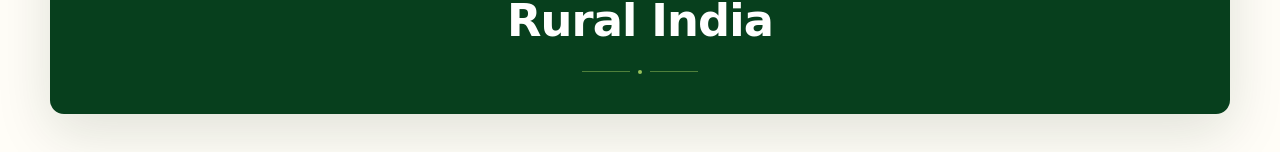
==== commit 063930c1: "Update contact icons to blue circle style (aim, temple, community, user, camera)" ====
--- a/contact.html
+++ b/contact.html
@@ -6,12 +6,12 @@
     <title>Contact / Partners | Deshi Chakra</title>
     <meta name="description" content="Contact Deshi Chakra for investment, government partnership, FOCO franchise partnership, farm operations, media and press inquiries.">
     <link rel="icon" href="assets/logo.svg" type="image/svg+xml">
-    <link rel="stylesheet" href="assets/styles.css?v=6">
+    <link rel="stylesheet" href="assets/styles.css?v=9">
   </head>
   <body data-page="contact">
     <div id="site-header"></div>
     <main id="app"></main>
     <div id="site-footer"></div>
-    <script src="assets/site.js?v=6"></script>
+    <script src="assets/site.js?v=9"></script>
   </body>
 </html>
--- a/assets/styles.css
+++ b/assets/styles.css
@@ -375,10 +375,16 @@
 }
 
 .metric-card .icon-round,
-.contact-card .icon-round,
 .impact-card .icon-round {
   width: 42px;
   height: 42px;
+}
+
+.contact-card .icon-round {
+  width: 52px;
+  height: 52px;
+  background: #e3effb;
+  color: #1559be;
 }
 
 .metric-card strong {
@@ -1090,7 +1096,7 @@
 
 .contact-card {
   display: grid;
-  grid-template-columns: 54px 1fr;
+  grid-template-columns: 64px 1fr;
   gap: 16px;
   align-items: start;
   padding: 19px;
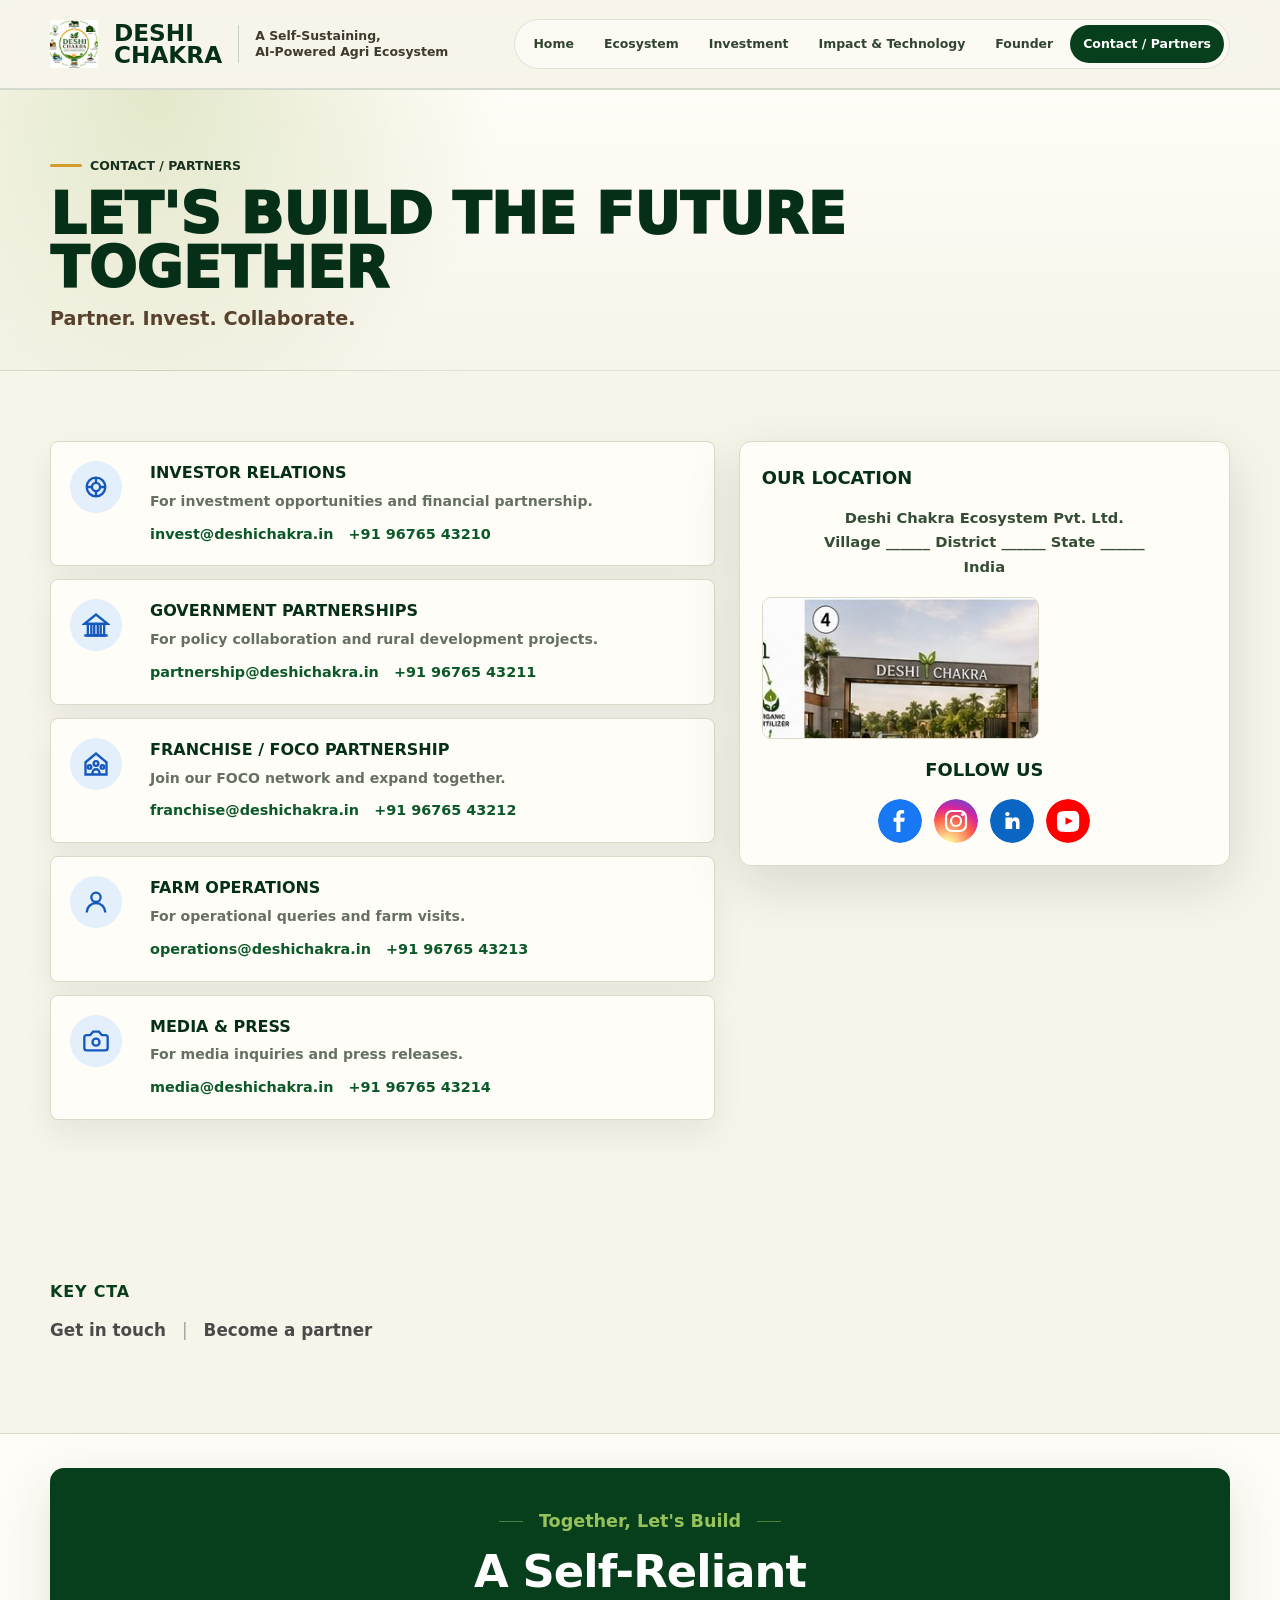
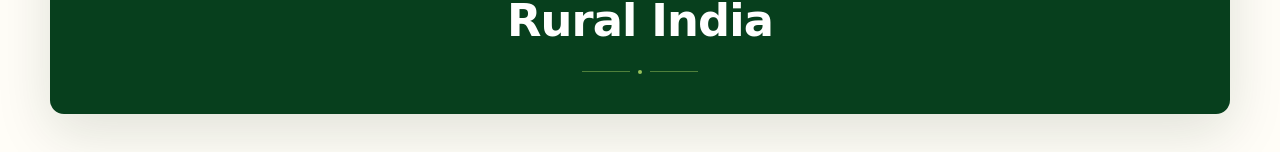
==== commit ce72a205: "Add real social media brand icons (Facebook, Instagram, LinkedIn, YouTube) to Follow Us section" ====
--- a/contact.html
+++ b/contact.html
@@ -1,17 +1,21 @@
 <!doctype html>
 <html lang="en">
-  <head>
-    <meta charset="utf-8">
-    <meta name="viewport" content="width=device-width, initial-scale=1">
-    <title>Contact / Partners | Deshi Chakra</title>
-    <meta name="description" content="Contact Deshi Chakra for investment, government partnership, FOCO franchise partnership, farm operations, media and press inquiries.">
-    <link rel="icon" href="assets/logo.svg" type="image/svg+xml">
-    <link rel="stylesheet" href="assets/styles.css?v=9">
-  </head>
-  <body data-page="contact">
-    <div id="site-header"></div>
-    <main id="app"></main>
-    <div id="site-footer"></div>
-    <script src="assets/site.js?v=9"></script>
-  </body>
+
+<head>
+  <meta charset="utf-8">
+  <meta name="viewport" content="width=device-width, initial-scale=1">
+  <title>Contact / Partners | Deshi Chakra</title>
+  <meta name="description"
+    content="Contact Deshi Chakra for investment, government partnership, FOCO franchise partnership, farm operations, media and press inquiries.">
+  <link rel="icon" href="assets/logo.svg" type="image/svg+xml">
+  <link rel="stylesheet" href="assets/styles.css?v=10">
+</head>
+
+<body data-page="contact">
+  <div id="site-header"></div>
+  <main id="app"></main>
+  <div id="site-footer"></div>
+  <script src="assets/site.js?v=10"></script>
+</body>
+
 </html>
--- a/assets/styles.css
+++ b/assets/styles.css
@@ -387,6 +387,11 @@
   color: #1559be;
 }
 
+.contact-card .icon-round svg {
+  width: 28px;
+  height: 28px;
+}
+
 .metric-card strong {
   color: var(--green-950);
   font-size: 1.02rem;
@@ -1177,6 +1182,21 @@
   width: 21px;
   height: 21px;
   stroke: currentColor;
+}
+
+.social-icons a.social-brand {
+  background: transparent;
+  width: 44px;
+  height: 44px;
+  padding: 0;
+}
+
+.social-icons a.social-brand svg {
+  width: 44px;
+  height: 44px;
+  stroke: none;
+  border-radius: 999px;
+  overflow: hidden;
 }
 
 .action-panel {
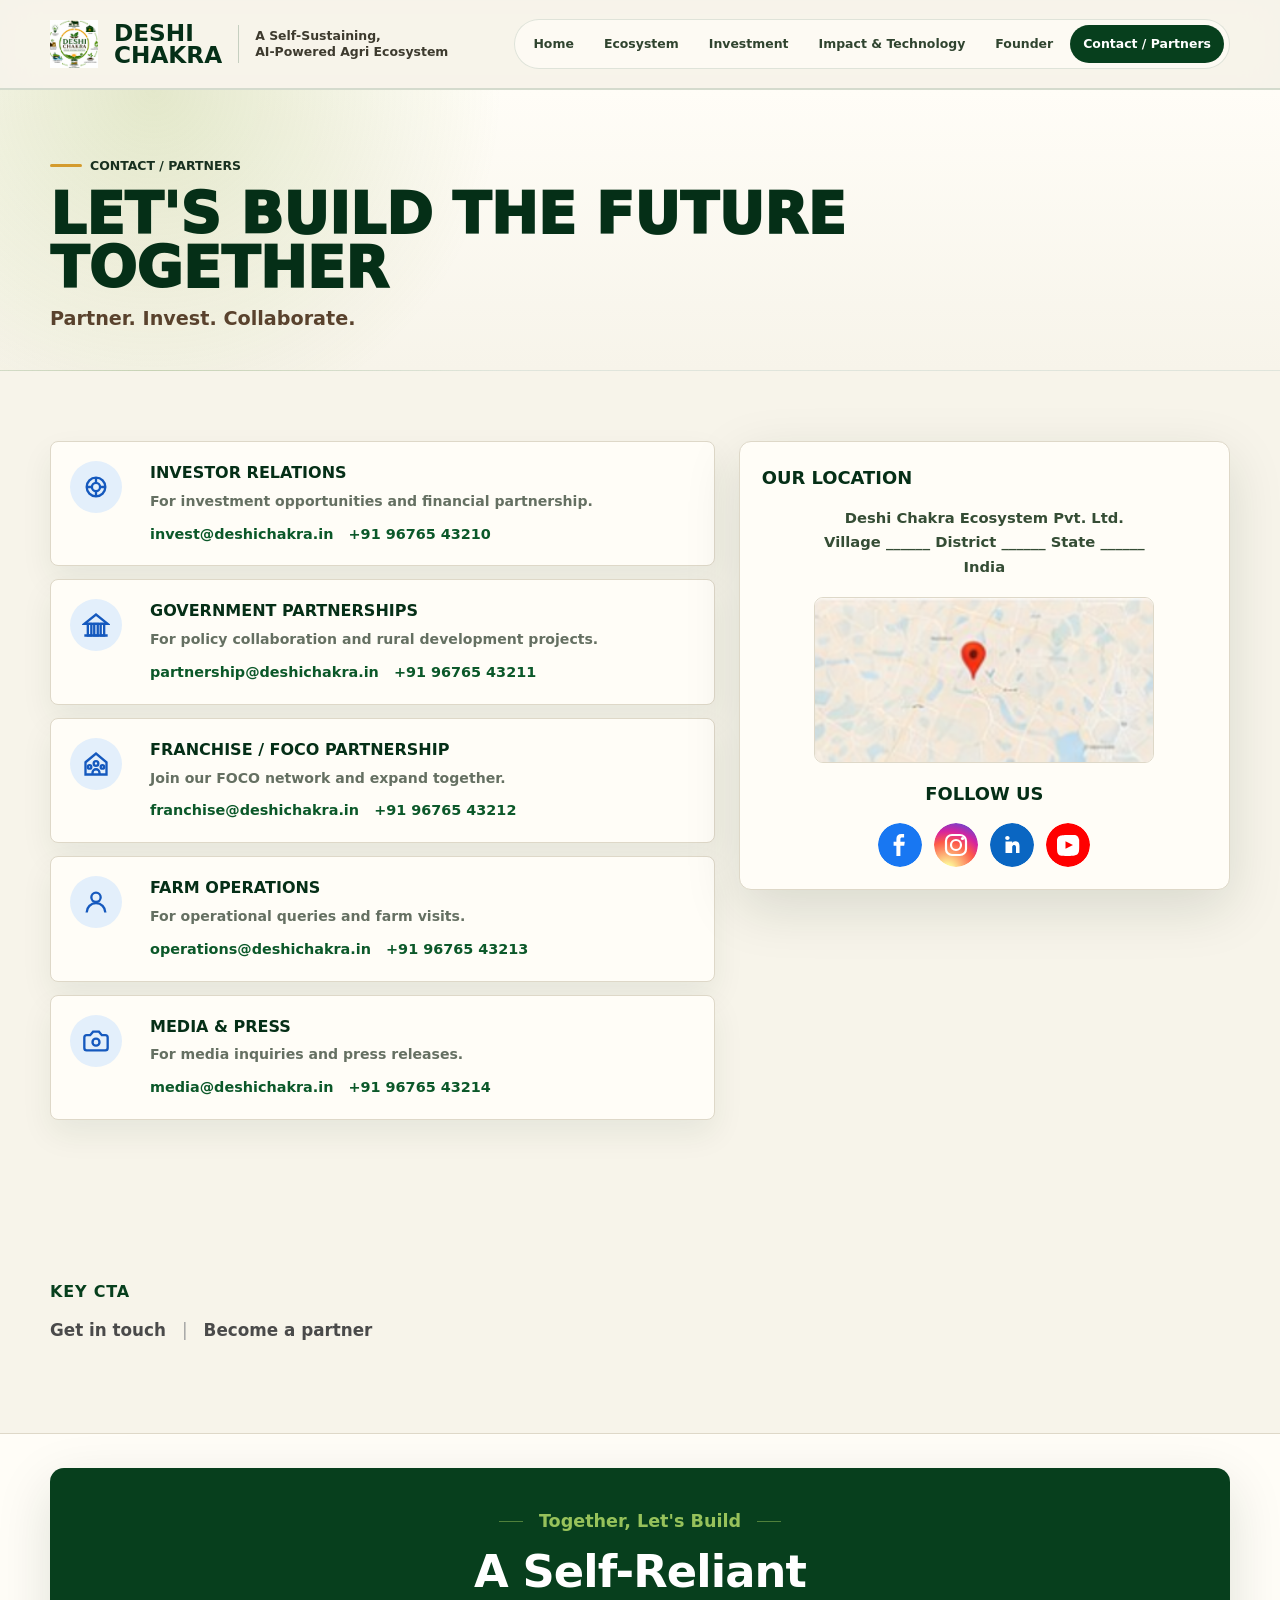
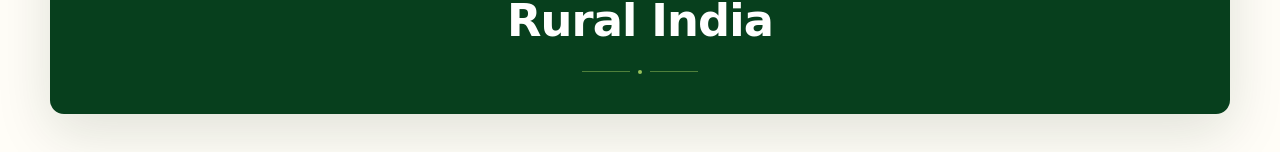
==== commit ccf884ef: "Replace location image with map, center it in the panel" ====
--- a/contact.html
+++ b/contact.html
@@ -8,14 +8,14 @@
   <meta name="description"
     content="Contact Deshi Chakra for investment, government partnership, FOCO franchise partnership, farm operations, media and press inquiries.">
   <link rel="icon" href="assets/logo.svg" type="image/svg+xml">
-  <link rel="stylesheet" href="assets/styles.css?v=10">
+  <link rel="stylesheet" href="assets/styles.css?v=11">
 </head>
 
 <body data-page="contact">
   <div id="site-header"></div>
   <main id="app"></main>
   <div id="site-footer"></div>
-  <script src="assets/site.js?v=10"></script>
+  <script src="assets/site.js?v=11"></script>
 </body>
 
 </html>
--- a/assets/styles.css
+++ b/assets/styles.css
@@ -1141,9 +1141,19 @@
   text-transform: uppercase;
 }
 
-.location-panel img {
+.location-map-wrap {
+  display: flex;
+  justify-content: center;
+  margin: 14px 0;
+}
+
+.location-map-wrap img {
+  width: 100%;
+  max-width: 340px;
   border: 1px solid var(--line);
   border-radius: 9px;
+  object-fit: cover;
+  display: block;
 }
 
 .address-lines {
